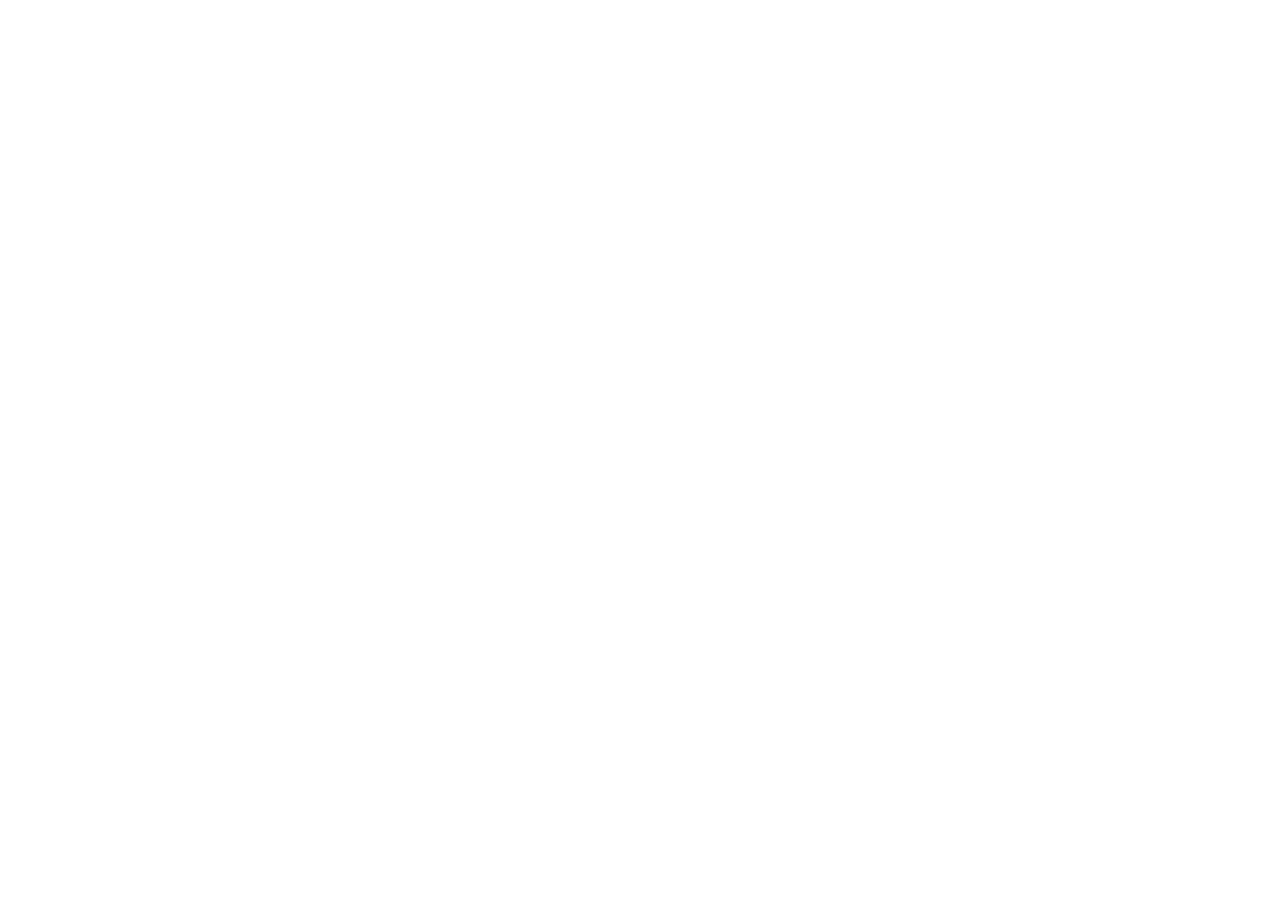
==== test.html @ 3bcee27e "init" ====
<html>
  <body>
    <div id="mocha"></div>

    <script src="https://unpkg.com/chai/chai.js"></script>
    <script src="https://unpkg.com/mocha/mocha.js"></script>

    <script class="mocha-init">
      mocha.setup('bdd');
      mocha.checkLeaks();
      assert = chai.assert;
    </script>
    <script src="MY_DOM_TESTS.js"></script>
    <script class="mocha-exec">
      mocha.run();
    </script>
  </body>
</html>
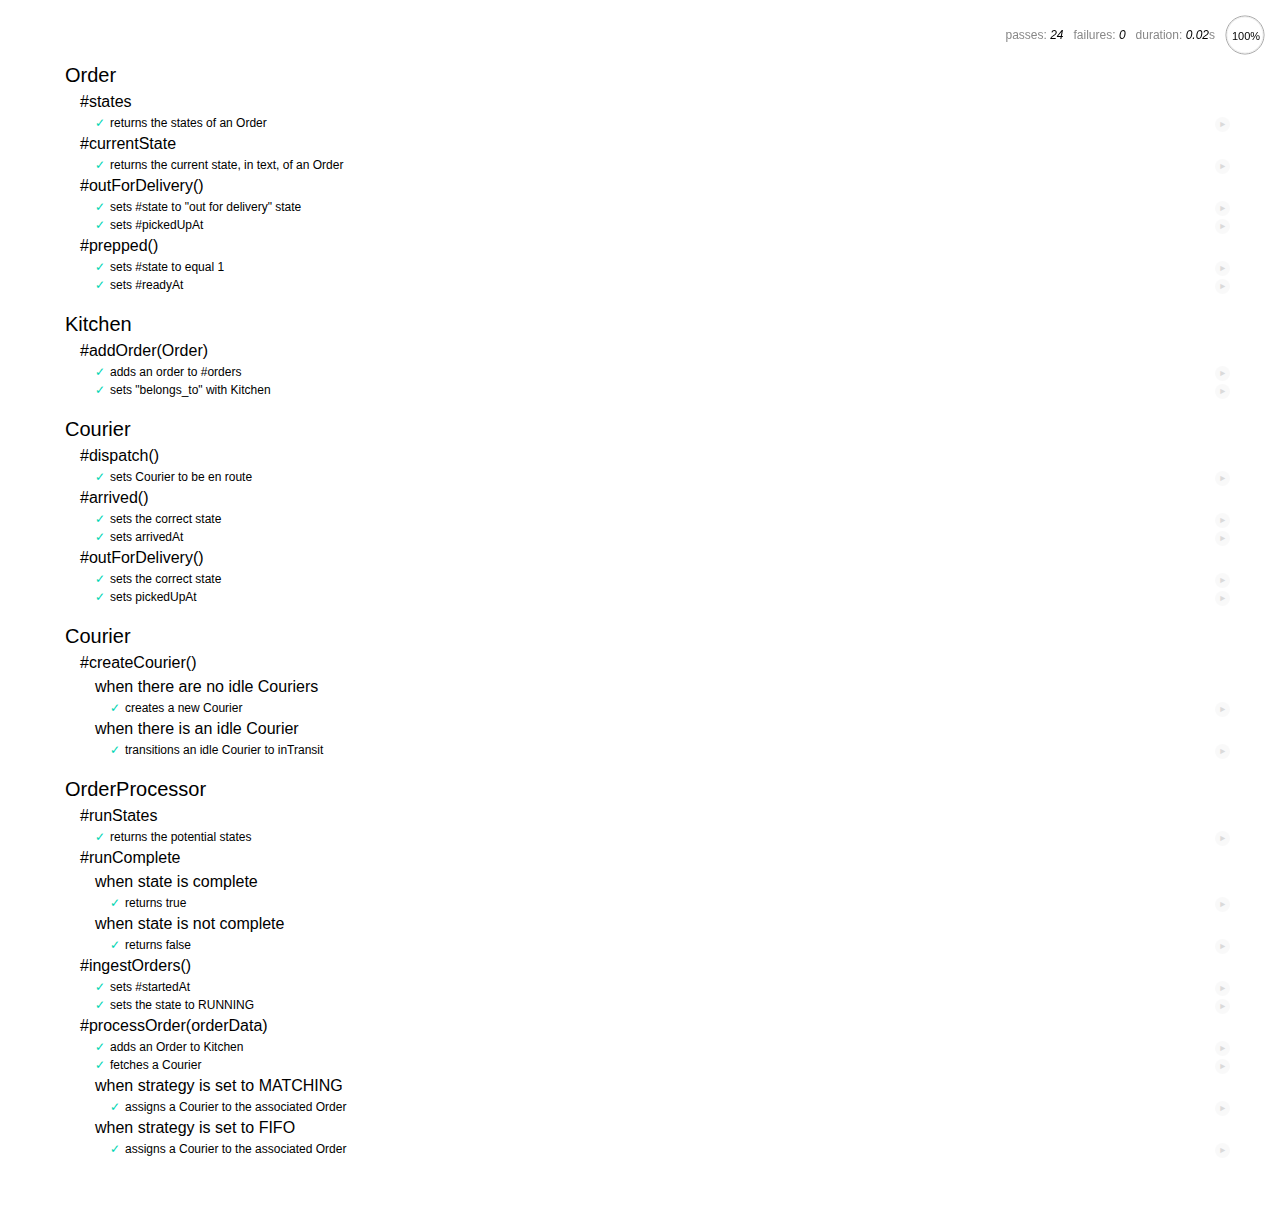
==== commit fe3b8870: "fin" ====
--- a/test.html
+++ b/test.html
@@ -1,18 +1,50 @@
-<html>
+<!-- shout out: https://www.youtube.com/watch?v=s9i6IN5zDtY -->
+<!-- https://mochajs.org/#running-mocha-in-the-browser -->
+<!DOCTYPE html>
+<html lang="en">
+  <head>
+    <meta charset="utf-8" />
+    <title>Kitchen by John Akers | Tests</title>
+    <meta name="viewport" content="width=device-width, initial-scale=1.0" />
+    <link rel="stylesheet" href="./css/lib/mocha.css" />
+  </head>
   <body>
     <div id="mocha"></div>
+    <script src="./js/lib/chai.js"></script>
+    <script src="./js/lib/mocha.js"></script>
 
-    <script src="https://unpkg.com/chai/chai.js"></script>
-    <script src="https://unpkg.com/mocha/mocha.js"></script>
-
+    <!-- test stuff... -->
     <script class="mocha-init">
       mocha.setup('bdd');
       mocha.checkLeaks();
-      assert = chai.assert;
     </script>
-    <script src="MY_DOM_TESTS.js"></script>
+
+    <!-- files -->
+    <script src="js/ui.js"></script>
+    <script src="js/order.js"></script>
+    <script src="js/kitchen.js"></script>
+    <script src="js/delivery.js"></script>
+    <script src="js/courier.js"></script>
+    <script src="js/courierNetwork.js"></script>
+    <script src="js/orderProcessor.js"></script>
+
+    <!-- tests -->
+    <script src="./js/test/orderTest.js"></script>
+    <script src="./js/test/kitchenTest.js"></script>
+    <script src="./js/test/deliveryTest.js"></script>
+    <script src="./js/test/courierTest.js"></script>
+    <script src="./js/test/courierNetworkTest.js"></script>
+    <script src="./js/test/orderProcessorTest.js"></script>
+
+    <!-- runner -->
     <script class="mocha-exec">
+      // stubbing out Ui... Ui will not be tested
+      const ui = new Ui({ console: false });
+
+      // assert
+      const assert = chai.assert;
+
       mocha.run();
     </script>
   </body>
-</html>+</html>
--- a/css/lib/mocha.css
+++ b/css/lib/mocha.css
@@ -0,0 +1,346 @@
+/* https://unpkg.com/mocha/mocha.css */
+
+@charset "utf-8";
+
+body {
+  margin: 0;
+}
+
+#mocha {
+  font: 20px/1.5 "Helvetica Neue", Helvetica, Arial, sans-serif;
+  margin: 60px 50px;
+}
+
+#mocha ul,
+#mocha li {
+  margin: 0;
+  padding: 0;
+}
+
+#mocha ul {
+  list-style: none;
+}
+
+#mocha h1,
+#mocha h2 {
+  margin: 0;
+}
+
+#mocha h1 {
+  margin-top: 15px;
+  font-size: 1em;
+  font-weight: 200;
+}
+
+#mocha h1 a {
+  text-decoration: none;
+  color: inherit;
+}
+
+#mocha h1 a:hover {
+  text-decoration: underline;
+}
+
+#mocha .suite .suite h1 {
+  margin-top: 0;
+  font-size: .8em;
+}
+
+#mocha .hidden {
+  display: none;
+}
+
+#mocha h2 {
+  font-size: 12px;
+  font-weight: normal;
+  cursor: pointer;
+}
+
+#mocha .suite {
+  margin-left: 15px;
+}
+
+#mocha .test {
+  margin-left: 15px;
+  overflow: hidden;
+}
+
+#mocha .test.pending:hover h2::after {
+  content: '(pending)';
+  font-family: arial, sans-serif;
+}
+
+#mocha .test.pass.medium .duration {
+  background: #c09853;
+}
+
+#mocha .test.pass.slow .duration {
+  background: #b94a48;
+}
+
+#mocha .test.pass::before {
+  content: '✓';
+  font-size: 12px;
+  display: block;
+  float: left;
+  margin-right: 5px;
+  color: #00d6b2;
+}
+
+#mocha .test.pass .duration {
+  font-size: 9px;
+  margin-left: 5px;
+  padding: 2px 5px;
+  color: #fff;
+  -webkit-box-shadow: inset 0 1px 1px rgba(0, 0, 0, .2);
+  -moz-box-shadow: inset 0 1px 1px rgba(0, 0, 0, .2);
+  box-shadow: inset 0 1px 1px rgba(0, 0, 0, .2);
+  -webkit-border-radius: 5px;
+  -moz-border-radius: 5px;
+  -ms-border-radius: 5px;
+  -o-border-radius: 5px;
+  border-radius: 5px;
+}
+
+#mocha .test.pass.fast .duration {
+  display: none;
+}
+
+#mocha .test.pending {
+  color: #0b97c4;
+}
+
+#mocha .test.pending::before {
+  content: '◦';
+  color: #0b97c4;
+}
+
+#mocha .test.fail {
+  color: #c00;
+}
+
+#mocha .test.fail pre {
+  color: black;
+}
+
+#mocha .test.fail::before {
+  content: '✖';
+  font-size: 12px;
+  display: block;
+  float: left;
+  margin-right: 5px;
+  color: #c00;
+}
+
+#mocha .test pre.error {
+  color: #c00;
+  max-height: 300px;
+  overflow: auto;
+}
+
+#mocha .test .html-error {
+  overflow: auto;
+  color: black;
+  display: block;
+  float: left;
+  clear: left;
+  font: 12px/1.5 monaco, monospace;
+  margin: 5px;
+  padding: 15px;
+  border: 1px solid #eee;
+  max-width: 85%;
+  /*(1)*/
+  max-width: -webkit-calc(100% - 42px);
+  max-width: -moz-calc(100% - 42px);
+  max-width: calc(100% - 42px);
+  /*(2)*/
+  max-height: 300px;
+  word-wrap: break-word;
+  border-bottom-color: #ddd;
+  -webkit-box-shadow: 0 1px 3px #eee;
+  -moz-box-shadow: 0 1px 3px #eee;
+  box-shadow: 0 1px 3px #eee;
+  -webkit-border-radius: 3px;
+  -moz-border-radius: 3px;
+  border-radius: 3px;
+}
+
+#mocha .test .html-error pre.error {
+  border: none;
+  -webkit-border-radius: 0;
+  -moz-border-radius: 0;
+  border-radius: 0;
+  -webkit-box-shadow: 0;
+  -moz-box-shadow: 0;
+  box-shadow: 0;
+  padding: 0;
+  margin: 0;
+  margin-top: 18px;
+  max-height: none;
+}
+
+/**
+ * (1): approximate for browsers not supporting calc
+ * (2): 42 = 2*15 + 2*10 + 2*1 (padding + margin + border)
+ *      ^^ seriously
+ */
+#mocha .test pre {
+  display: block;
+  float: left;
+  clear: left;
+  font: 12px/1.5 monaco, monospace;
+  margin: 5px;
+  padding: 15px;
+  border: 1px solid #eee;
+  max-width: 85%;
+  /*(1)*/
+  max-width: -webkit-calc(100% - 42px);
+  max-width: -moz-calc(100% - 42px);
+  max-width: calc(100% - 42px);
+  /*(2)*/
+  word-wrap: break-word;
+  border-bottom-color: #ddd;
+  -webkit-box-shadow: 0 1px 3px #eee;
+  -moz-box-shadow: 0 1px 3px #eee;
+  box-shadow: 0 1px 3px #eee;
+  -webkit-border-radius: 3px;
+  -moz-border-radius: 3px;
+  border-radius: 3px;
+}
+
+#mocha .test h2 {
+  position: relative;
+}
+
+#mocha .test a.replay {
+  position: absolute;
+  top: 3px;
+  right: 0;
+  text-decoration: none;
+  vertical-align: middle;
+  display: block;
+  width: 15px;
+  height: 15px;
+  line-height: 15px;
+  text-align: center;
+  background: #eee;
+  font-size: 15px;
+  -webkit-border-radius: 15px;
+  -moz-border-radius: 15px;
+  border-radius: 15px;
+  -webkit-transition: opacity 200ms;
+  -moz-transition: opacity 200ms;
+  -o-transition: opacity 200ms;
+  transition: opacity 200ms;
+  opacity: 0.3;
+  color: #888;
+}
+
+#mocha .test:hover a.replay {
+  opacity: 1;
+}
+
+#mocha-report.pass .test.fail {
+  display: none;
+}
+
+#mocha-report.fail .test.pass {
+  display: none;
+}
+
+#mocha-report.pending .test.pass,
+#mocha-report.pending .test.fail {
+  display: none;
+}
+
+#mocha-report.pending .test.pass.pending {
+  display: block;
+}
+
+#mocha-error {
+  color: #c00;
+  font-size: 1.5em;
+  font-weight: 100;
+  letter-spacing: 1px;
+}
+
+#mocha-stats {
+  position: fixed;
+  top: 15px;
+  right: 10px;
+  font-size: 12px;
+  margin: 0;
+  color: #888;
+  z-index: 1;
+}
+
+#mocha-stats .progress {
+  float: right;
+  padding-top: 0;
+
+  /**
+   * Set safe initial values, so mochas .progress does not inherit these
+   * properties from Bootstrap .progress (which causes .progress height to
+   * equal line height set in Bootstrap).
+   */
+  height: auto;
+  -webkit-box-shadow: none;
+  -moz-box-shadow: none;
+  box-shadow: none;
+  background-color: initial;
+}
+
+#mocha-stats em {
+  color: black;
+}
+
+#mocha-stats a {
+  text-decoration: none;
+  color: inherit;
+}
+
+#mocha-stats a:hover {
+  border-bottom: 1px solid #eee;
+}
+
+#mocha-stats li {
+  display: inline-block;
+  margin: 0 5px;
+  list-style: none;
+  padding-top: 11px;
+}
+
+#mocha-stats canvas {
+  width: 40px;
+  height: 40px;
+}
+
+#mocha code .comment {
+  color: #ddd;
+}
+
+#mocha code .init {
+  color: #2f6fad;
+}
+
+#mocha code .string {
+  color: #5890ad;
+}
+
+#mocha code .keyword {
+  color: #8a6343;
+}
+
+#mocha code .number {
+  color: #2f6fad;
+}
+
+@media screen and (max-device-width: 480px) {
+  #mocha {
+    margin: 60px 0px;
+  }
+
+  #mocha #stats {
+    position: absolute;
+  }
+}
